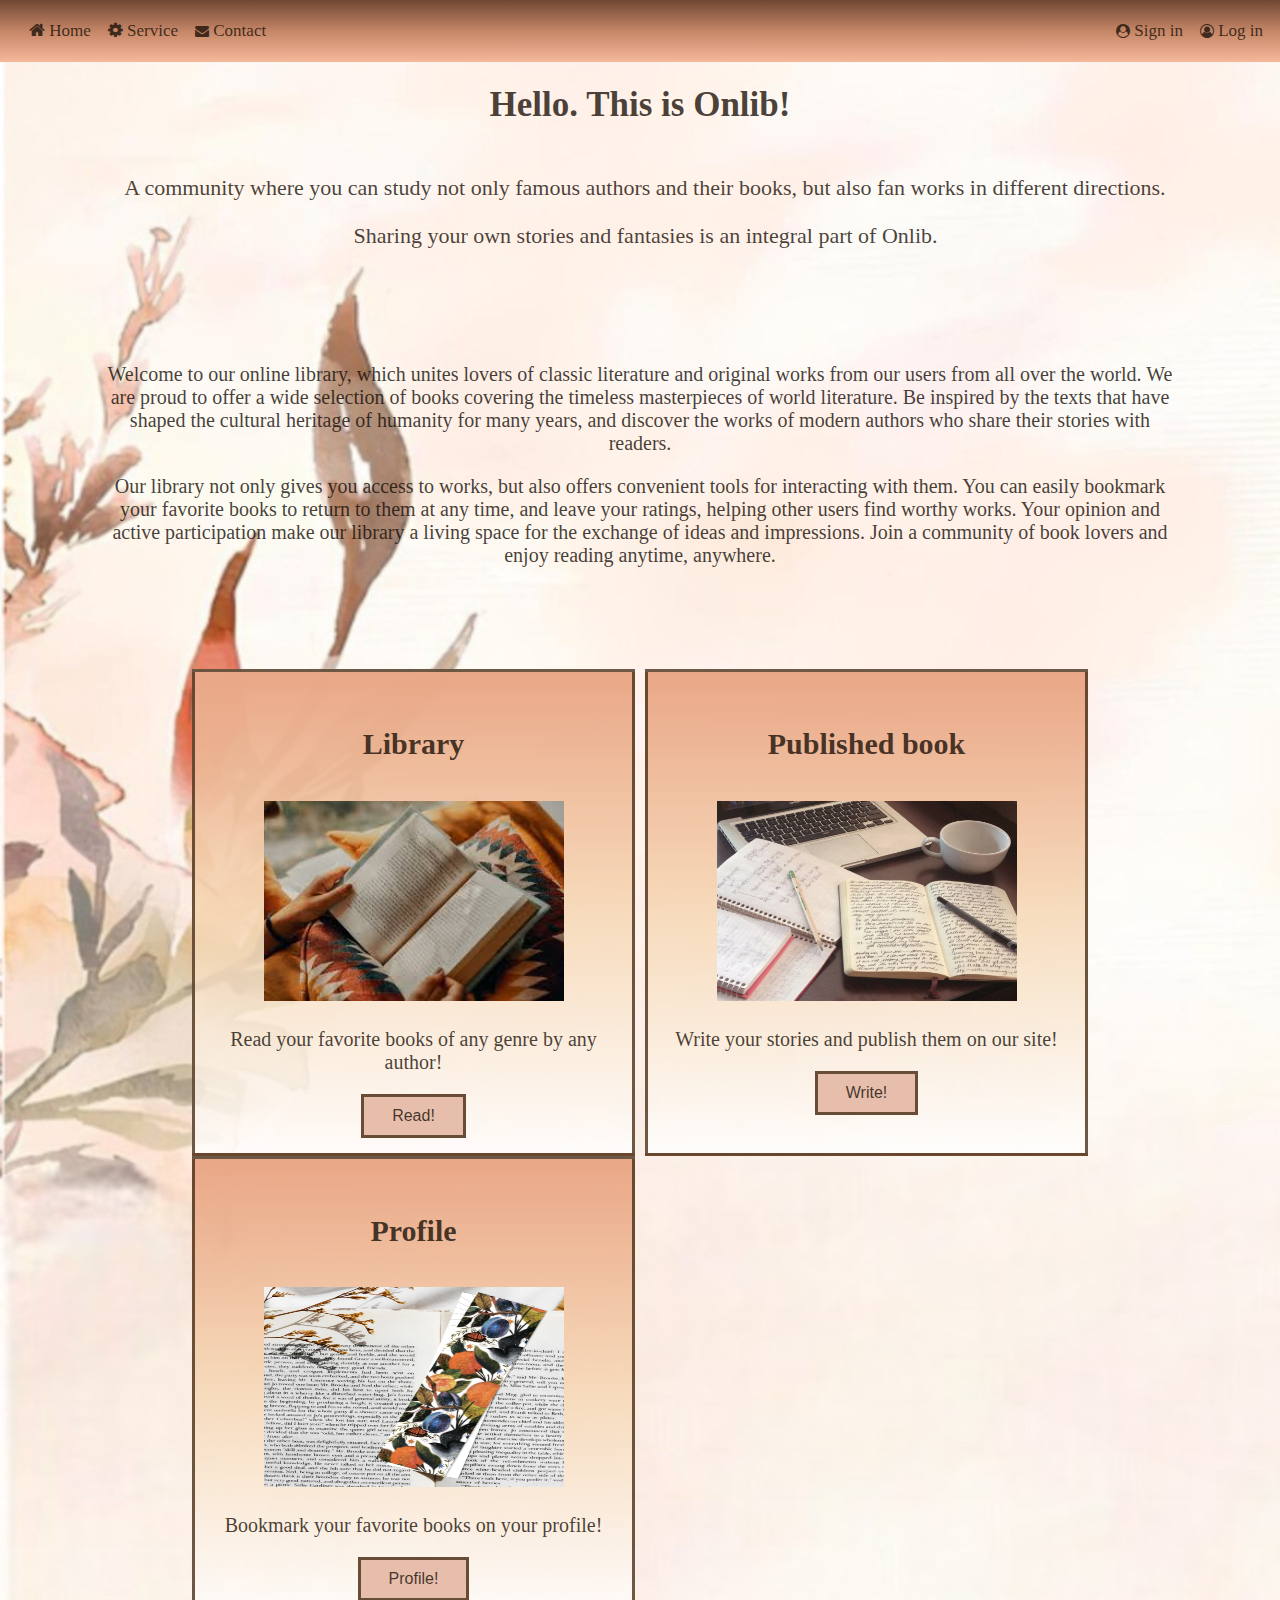
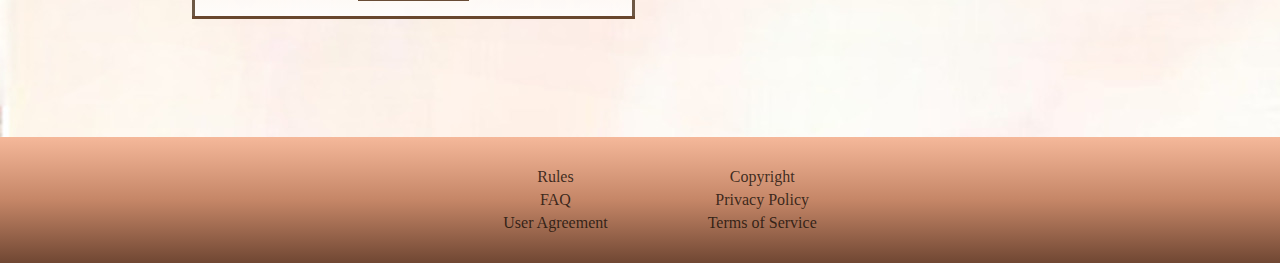
==== html/abou_us.html @ f4383f85 "Add files via upload" ====
<!DOCTYPE html>
<html lang="en">
<head>
    <meta charset="UTF-8"> <!-- Iestatajam lapas kodējumu uz UTF-8 -->
    <meta name="viewport" content="width=device-width, initial-scale=1.0"> <!-- Nodrošinam lapas pielāgošanos mobilajām ierīcēm -->
    
    <link rel="stylesheet" href="../css/Style.css"> <!-- Pievienojam ārējo CSS failu lapas stilizācijai -->
    <link rel="stylesheet" href="https://cdnjs.cloudflare.com/ajax/libs/font-awesome/4.7.0/css/font-awesome.min.css"> <!-- FontAwesome -->
    
    <title>DemoOnlib</title> <!-- Lapas virsraksts pārlūkprogrammā -->

    <style>
        .body{
            background:url(../Image/back.jpg); 
        }
    </style>

</head>

<body>

<!-- Navigācijas josla -->
<div class="navigation-bar" id="navigation">
    <div class="navbar">
        <p>&nbsp&nbsp</p>
        <a class="active" href="../html/index.html"><i style="font-size:17px" class="fa">&#xf015;</i> Home</a> <!-- Saite uz kontaktu lapu -->
        <div class="dropdown"> <!-- Izveidojam nolaižamo sarakstu -->
            <p class="active"><i style="font: size 14px" class="fa">&#xf013;</i> Service</p> <!-- Aktīvā saite, kas parāda nolaižamā saraksta nosaukumu -->
            <div class="dropdown-content"> <!-- Nolaižamā satura konteiners -->
                <a href="../html/abou_us.html">About us</a> <!-- Saite uz bibliotēkas piekļuvi -->
                <a href="#Functionality">Functionality</a> <!-- Saite uz funkcionalitāti -->
                <a href="#Recommendations">Recommendations</a> <!-- Saite uz ieteikumiem -->
            </div>
        </div>
        
        <a class="active" href="#contact"><i style="font-size:14px" class="fa">&#xf0e0;</i> Contact</a> <!-- Saite uz lapu "Par mums" -->
    </div>  
    <div class="account"></div> <!-- Bloks konta pārvaldīšanai -->
        <a class="active2" href="#SigIn"><i style="font-size:14px" class="fa">&#xf2bd;</i> Sign in</a> <!-- Saite uz reģistrācijas lapu -->
        <a class="active2" href="#LogIn"> <i style="font-size:14px" class="fa">&#xf2be;</i> Log in &nbsp &nbsp </a> <!-- Saite uz pierakstīšanās lapu -->
    </div>    
</div>

<!--Galvenais virsraksts un ievada teksts-->

<h1 class="main_h">Hello. This is Onlib!</h1> <!-- Galvenais virsraksts -->
<p class="main_paragraph"><br>&nbsp A community where you can study not only famous authors and their books, but also fan works in different directions. </p> <!-- Ievada paragrāfs -->
<p class="main_paragraph">&nbsp Sharing your own stories and fantasies is an integral part of Onlib. </p> <!-- Ievada paragrāfs -->

<br><br><br><br>

<p class="activeAbout">Welcome to our online library, which unites lovers of classic literature and original works from our users from all over the world. 
   We are proud to offer a wide selection of books covering the timeless masterpieces of world literature. 
   Be inspired by the texts that have shaped the cultural heritage of humanity for many years, and discover the works of modern authors who share their stories with readers.
</p>
<p class="activeAbout">Our library not only gives you access to works, but also offers convenient tools for interacting with them. 
   You can easily bookmark your favorite books to return to them at any time, and leave your ratings, helping other users find worthy works. 
   Your opinion and active participation make our library a living space for the exchange of ideas and impressions. 
   Join a community of book lovers and enjoy reading anytime, anywhere.
</p>
<br><br><br><br>

<!-- Grid izkārtojums ar trim blokiem -->
<div class="grid-container">
    <div class="grid-item">
        <h4 class="headingGrid">Library</h4> <!-- Bloka virsraksts -->
        <img src="../Image/Book.jpg" alt="Reading books" width="300" height="200"> <!-- Attēls ar grāmatu -->
        <p class = "paragraphGrid">Read your favorite books of any genre by any author!</p> <!-- Bloka apraksts -->
        <button class="button">Read!</button> <!-- Poga lasīšanai -->
    </div>
    <div class="grid-item">
        <h4 class="headingGrid">Published book </h4> <!-- Otrā bloka virsraksts -->
        <img src="../Image/WriteBook.jpg" alt="Writing books" width="300" height="200"> <!-- Attēls ar grāmatas rakstīšanu -->
        <p class = "paragraphGrid">Write your stories and publish them on our site!</p> <!-- Apraksts -->
        <button class="button">Write!</button> <!-- Poga rakstīšanai -->
    </div>
    <div class="grid-item">
        <h4 class="headingGrid">Profile</h4> <!-- Trešā bloka virsraksts -->
        <img src="../Image/ReadBook.jpg" alt="Saving books" width="300" height="200"> <!-- Attēls ar grāmatu saglabāšanu -->
        <p class = "paragraphGrid">Bookmark your favorite books on your profile!</p> <!-- Apraksts -->
        <button class="button">Profile!</button> <!-- Poga profila apskatei -->
    </div>  
</div> 

<br><br><br><br><br><br>

<!-- Kājene ar saitēm uz dažādām lapām -->
<footer id="footer">
    <div class="footer-container">
        <div class="footer-section">
            <ul class="footer-links">
                <li><a href="#rules">Rules</a></li> <!-- Saite uz noteikumiem -->
                <li><a href="#FAQ">FAQ</a></li> <!-- Saite uz atbalsta dienestu -->
                <li><a href="#UserAgreement">User Agreement</a></li> <!-- Saite uz lietotāja līgumu -->
            </ul>
        </div>
        <div class="footer-section">
            <ul class="footer-links">
                <li><a href="#Copyright">Copyright</a></li> <!-- Saite uz autortiesībām -->
                <li><a href="#PrivacyPolicy">Privacy Policy</a></li> <!-- Saite uz privātumu -->
                <li><a href="#TermsOfService">Terms of Service</a></li> <!-- Saite uz pakalpojumu noteikumiem -->
            </ul>
        </div>
    </div>
</footer>

</body>
</html>
---- css/Style.css ----
body{
  background:url(../Image/background.jpg); /* Iestatām fona attēlu */
  margin:0; /* Noņemam noklusēto malu */

}

/* Dzeš attelus kād ekrana izmers <= 500 */
@media (max-width: 500px) {
  .fa {
   display: none !important; /* Inore citus noteikumus */
  }
}
/* Navigācijas josla */
.navigation-bar{
  display: flex; /* Flexbox izkārtojums navigācijai */
  justify-content: space-between; /* Atstarpes starp navigācijas elementiem */
  align-items: center; /* Elementu vertikāla izlīdzināšana */
  background-image: linear-gradient(#704733,#c58667,#f5b89a); /* Fona krāsa ar gradientu */
}

.navigation-bar > div {
  margin: 2px; /* Malas ap katru navigācijas elementu */
  padding: 2px; /* Atstarpe iekšpusē */
}

.navbar{
  display: flex; /* Flexbox izkārtojums */
  align-items: center; /* Elementu vertikāla izlīdzināšana */
  flex-grow: 1; /* Izplešas, lai aizpildītu vietu */
  transition: transform 0.3s ease; /* Pārejas efekts uz transformācijām */
}

.account{
  display: flex; /* Flexbox izkārtojums konta sadaļai */
  margin-left: auto; /* Novietojam konta bloku pa labi */
}

.dropdown-content {
  display: none; /* Paslēpt nolaižamo saturu pēc noklusējuma */
  position: absolute; /* Absolūta pozīcija, lai nolaižamais saturs tiktu parādīts virs citiem elementiem */
  background-color: #c58667; /* Fona krāsa nolaižamajam saturam */
  min-width: 120px; /* Minimālais platums nolaižamajam saturam */
}

.dropdown-content a {
  color: rgba(26, 16, 8, 0.8); /* Saite teksta krāsa */
  padding: 10px 10px; /* Iekšējās atstarpes ap saiti */
  text-decoration: none; /* Noņemam noklusēto apakšsvītrojumu */
  display: block; /* Iestatām saites kā bloku, lai aizpildītu visu platumu */
}
.dropdown-content a:hover {
  background-color: #f5b89a; /* Fona krāsa, kad pele ir virs saites */
}

.dropdown:hover .dropdown-content {
  display: block; /* Parādām nolaižamo saturu, kad pele ir virs nolaižamā saraksta */
}

.active{
  color: rgba(26, 16, 8, 0.8); /*Teksta krāsa */
  text-align: center; /* Centrējam tekstu */
  text-decoration: none; /* Noņemam noklusēto teksta apakšsvītrojumu */
  margin-left: 17px; /* Atstarpes starp saitēm */
  font-size: 17px; /* Fonta izmērs navigācijas tekstam */
}

.active2{
  color: rgba(26, 16, 8, 0.8); /*Teksta krāsa */
  text-align: center; /* Centrējam tekstu */
  text-decoration: none; /* Noņemam noklusēto teksta apakšsvītrojumu */
  margin-left: 17px; /* Atstarpes starp saitēm */
  display: inline-block; /* Rindas bloks, lai pareizi rādītu atstarpi */
  justify-content: left; /* Teksta novietošana pa kreisi */
  font-size: 17px; /* Fonta izmērs navigācijas tekstam */
}

.active:hover {
  color: rgba(241, 189, 141, 0.8); /* Teksta krāsa, kad pele tiek pārvilkta */
  transform: scale(1.2); /* Saites mērogošana uz augšu, kad pele ir virs tām */
}

.active2:hover {
  color: rgba(241, 189, 141, 0.8); /* Teksta krāsa, kad pele tiek pārvilkta */
  transform: scale(1.2); /* Saites mērogošana uz augšu, kad pele ir virs tām */
}


/* Galvenais virsraksts un paragrāfi */
.main_h{
  text-align: center; /* Centrējam galveno virsrakstu */
  font-size: 35px; /* Fonta izmērs galvenajam virsrakstam */
  color: rgba(26, 16, 8, 0.8); /* Teksta krāsa */
}

.main_paragraph{
  text-align: center; /* Centrējam tekstu */
  font-size: 22px; /* Iestatām fonta izmēru paragrāfam */
  color: rgba(26, 16, 8, 0.8); /* Teksta krāsa */
  animation: gradientText 4s ease-in-out infinite; /* Gradienta teksta animācija */
}

@keyframes gradientText {
  0% {
    color: rgba(26, 16, 8, 0.8); /* Sākotnējā krāsa */
  }
  25% {
    color: #704733; /* Pirmā pāreja krāsā */
  }
  50% {
    color: #c58667; /* Otrā pāreja krāsā */
  }
  75% {
    color: #704733; /* Trešā pāreja krāsā */
  }
  100% {
    color: rgba(88, 35, 0, 0.8); /* Beigu krāsa */
  }
}

/* Papildu informācija */
.container {
  display: flex; /* Izmantojam flexbox konteineram */
  flex-direction: column; /* Novietojam elementus kolonnā */
  margin: 20px; /* Atstarpe visam konteineram */
}

.info-container {
  text-align: center; /* Centrējam tekstu */
  color: rgba(26, 16, 8, 0.8); /* Teksta krāsa */
  font-size: 20px; /* Fonta izmērs */
}

.list-row {
  display: flex; /* Izmantojam flexbox, lai izvietotu sarakstus vienā rindā */
  justify-content: center; /* Centrējam sarakstus */
  margin-top: 10px; /* Atstarpe virs saraksta */
}

.list-container {
  list-style-type: none; /* Uzdodam, lai nav saraksta marķējuma */
  padding: 0; /* Uzdodam, lai nebūtu iekšējā atstarpes */
  margin: 0 10px; /* Atstarpe starp sarakstiem */
}

.list-container li {
  margin: 5px 0; /* Atstarpe starp saraksta elementiem */
  font-size: 18px; /* Fonta izmērs saraksta elementiem */
  animation: gradientText 4s ease-in-out infinite; /* Gradienta teksta animācija */
}

/* Aside */
aside {
  width: 30%; /* Fiksēta platuma uzstādīšana aside */
  background-color: #c58667; /* Fona krāsa aside */
  color: rgba(26, 16, 8, 0.8); /* Teksta krāsa */
  text-align: center; /* Teksta centrēšana */
  border-radius: 8px; /* Stūra noapaļošana */
  font-size: 18px; /* Fonta izmērs */
  padding: 15px; /* Iekšējā atstarpe aside */
  margin-bottom: 20px; /* Apakšējā atstarpe, lai atdalītu */
  box-sizing: border-box; /* Ieskaitām atstarpes un robežas kopējā platumā */
}
.aside1{
  float: right; /* Novieto aside1 pa labi */
}
.aside2{
  float: left; /* Novieto aside2 pa kreisi */
}

@media (max-width: 768px) {
  aside {
    width: 100%; /* Mazajiem ekrāniem aside aizņem visu platumu */
    float: none; /* Noņemam peldēšanu (float) */
    margin: 10px 0; /* Atstarpe augšā un apakšā */
    box-sizing: border-box; /* Pārliecināmies, ka atstarpes un robežas tiek iekļautas platumā */
  }
}

/* Kartes */
.hGrid{
  color:rgba(26, 16, 8, 0.8); /* Teksta krāsa */
  text-align: center; /* Teksta centrēšana */
}

.grid-container {
    display: grid; /* Izmantojam grid izkārtojumu elementiem */
    column-gap: 10px; /* Kolonnu atstarpes */
    grid-template-columns: repeat(auto-fill, minmax(340px, 1fr)); /* Automātiski aizpilda kolonnu */
    margin: 0 auto; /* Centrējam gridu horizontāli */
    width: 70%; /* Iestatām platumu uz 70% */
    padding: 10px; /* Iekšējā atstarpe */
    max-width: 1200px; /* Maksimālais platums */
    justify-content: center; /* Centrējam saturu gridā */
}

.grid-item {
    /* background-color: rgba(255, 255, 255, 0.8); Fona krāsa */
    background-image: linear-gradient(#e9a787,rgba(245, 213, 176, 0.8),rgba(255, 255, 255, 0.8)); /* Fona krāsa ar gradientu */
    border: 3px solid rgba(73, 48, 24, 0.8); /* Robežas krāsa un biezums */
    padding: 15px; /* Iekšējā atstarpe */
    font-size: 30px; /* Fonta izmērs */
    text-align: center; /* Teksta centrēšana */
    transition: transform 0.2s; /* Animācija, kad tiek pārvietots elements */
    color: rgba(26, 16, 8, 0.8); /* Teksta krāsa */
}

.headingGrid{
    font-size: 30px; /* Fonta izmērs */
}
  
.paragraphGrid{
    font-size: 20px; /* Fonta izmērs */
}

.button {
  background-color: #e6beab; /* Pogas fona krāsa */
  border: solid rgba(73, 48, 24, 0.8); /* Pogas apmale */
  color: rgba(26, 16, 8, 0.8); /* Teksta krāsa */
  padding: 10px 28px; /* Iekšējās atstarpes ap pogu */
  text-align: center; /* Teksta centrēšana */
  text-decoration: none; /* Bez teksta dekorācijas */
  font-size: 16px; /* Fonta izmērs */
  transition: all 0.3s ease; /* Pārejas efekts visiem stiliem */
}

.grid-item:hover {
  background-image: none; /* Gradientu noņemšana */
  background-color: rgba(245, 213, 176, 0.8); /* Fona krāsa, kad pele tiek pārvilkta pār elementu */
  transform: scale(1.13); /* Palielinām elementu, kad pele tiek pārvilkta */
}

.button:hover {
    font-size: 20px; /* Mainām fonta izmēru, kad pele tiek pārvilkta */
    color: rgba(20, 13, 7, 0.8); /* Teksta krāsa, kad pele tiek pārvilkta */
    background-color: #c58667; /* Fona krāsa, kad pele tiek pārvilkta */
    border: rgba(73, 48, 24, 0.8); /* Robeža, kad pele tiek pārvilkta */
    animation: pulse 1s infinite; /* Pārnesto efektu animācija, kad peles rādītājs atrodas uz pogas */
}

@keyframes pulse { /* Animācija */
    0% {
        transform: scale(1); /* Sākuma stāvoklis (normāls izmērs) */
        box-shadow: 0 0 5px rgba(155, 100, 51, 0.8); /* Sākotnējā ēna ap objektu */
    }
    50% {
        transform: scale(1.1); /* Mērogošana par 10% vidū animācijā */
        box-shadow: 0 0 15px rgba(155, 100, 51, 0.8); /* Lielāka ēna vidū animācijā */
    }
    100% {
        transform: scale(1); /* Beigu stāvoklis (normāls izmērs) */
        box-shadow: 0 0 5px rgba(155, 100, 51, 0.8); /* Beigu ēna ap objektu */
    }
}

/* Footer */
footer {
    text-align: center; /* Teksta centrēšana */
    background-image: linear-gradient(#f5b89a,#c58667,#704733); /* Fona attēla gradienta iestatījums */
    justify-content: space-around; /* Telpas starp sadaļām */
    padding: 15px; /* Atstarpe ap konteineru */
    max-width: 100%;
}

.footer-container {
    display: flex; /* Flexbox izkārtojums */
    justify-content: center; /* Centrējam kolonnas */
}

.footer-section {
    margin: 0 30px; /* Atstarpe starp sadaļām */
}

.footer-links {
    list-style: none; /* Noņemam saraksta marķierus */
}

.footer-links li {
    margin: 5px 0; /* Atstarpe starp saraksta elementiem */
}

.footer-links a {
    color: rgba(20, 13, 7, 0.8); /* Saites teksta krāsa */
    text-decoration: none; /* Noņemam apakšsvītrojumu */
    transition: transform 0.3s ease; /* Gluda pāreja transformācijai */
    display: inline-block; /* Nodrošinām, ka mērogošana darbojas pareizi */
}

.footer-links a:hover {
    color: rgba(241, 189, 141, 0.8); /* Teksta krāsa saitēm, kad pele tiek pārvilkta */
    transform: scale(1.2); /* Saites mērogošana uz augšu, kad pele ir virs tām */
}

/* AboutUs */

.activeAbout{
  color:rgba(20, 13, 7, 0.8);
  font-size: 20px;
  text-align: center;
  margin-left:100px ;
  margin-right:100px ;
}
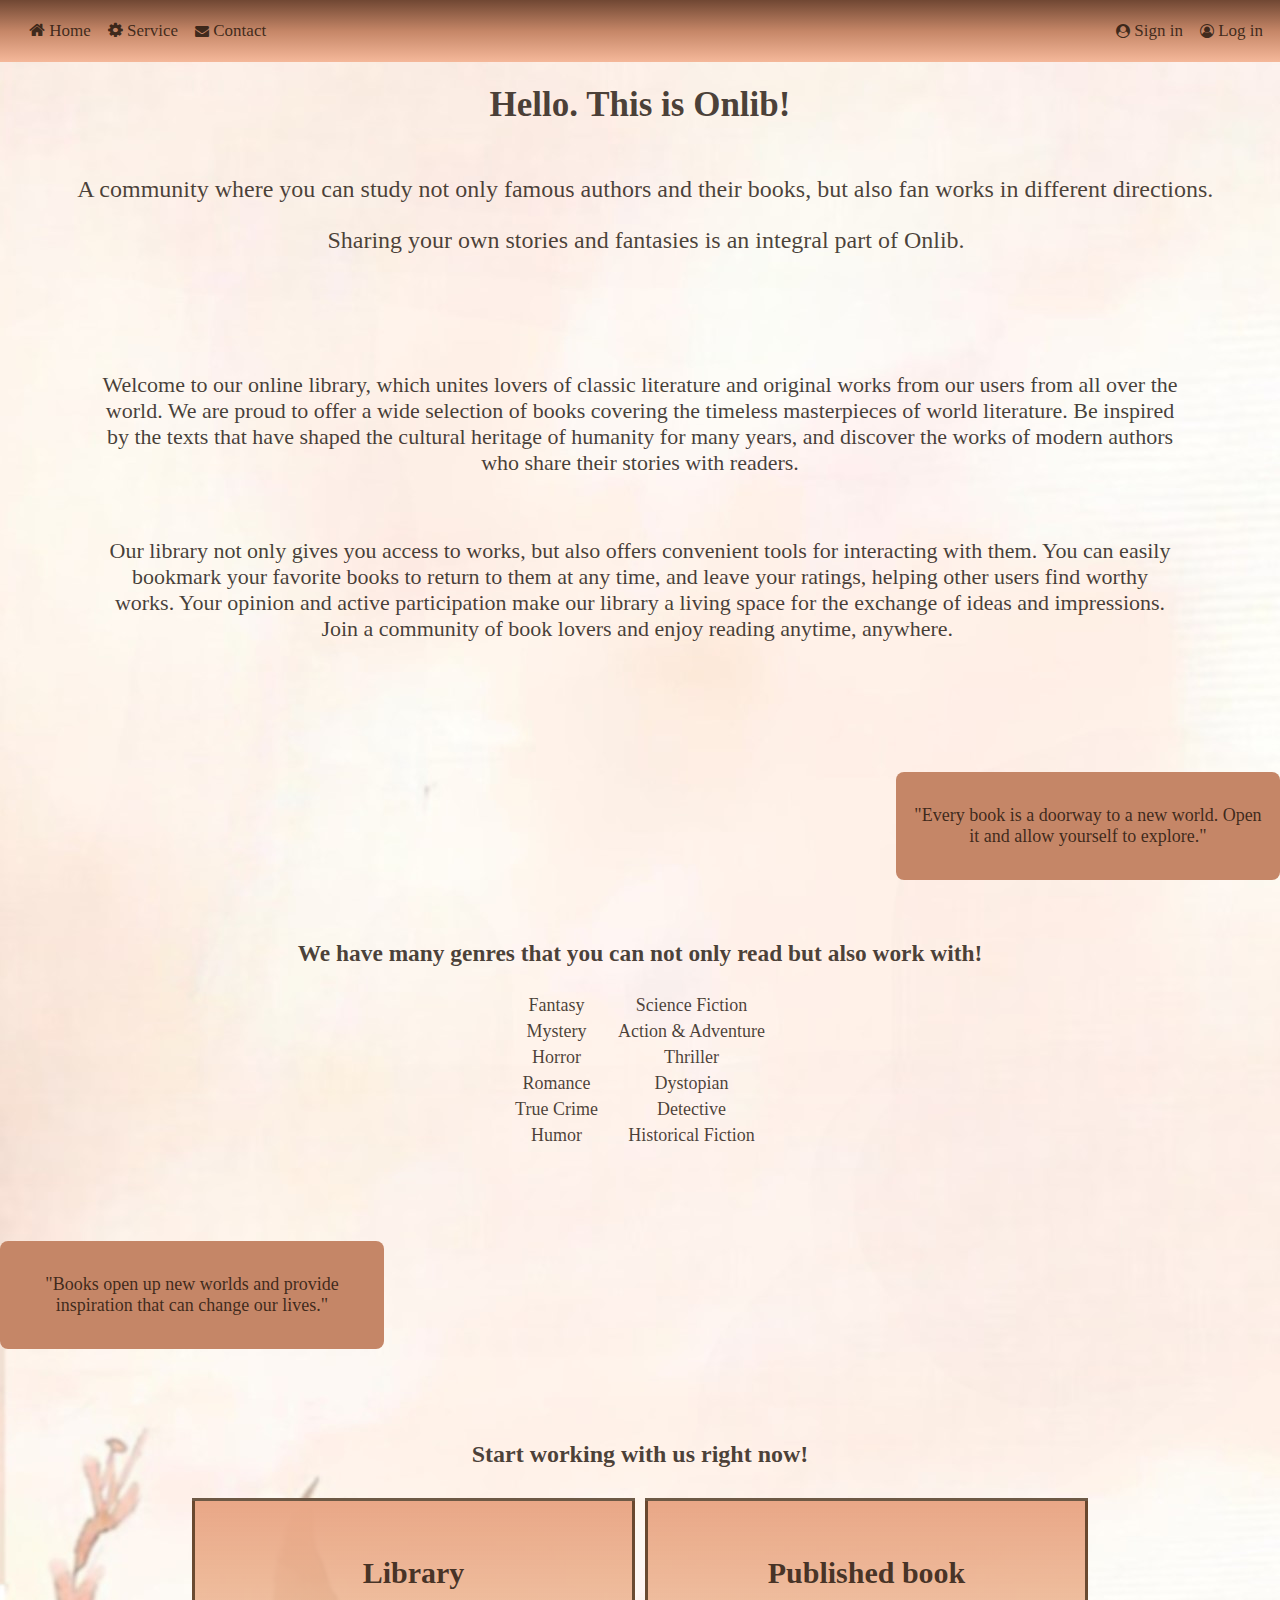
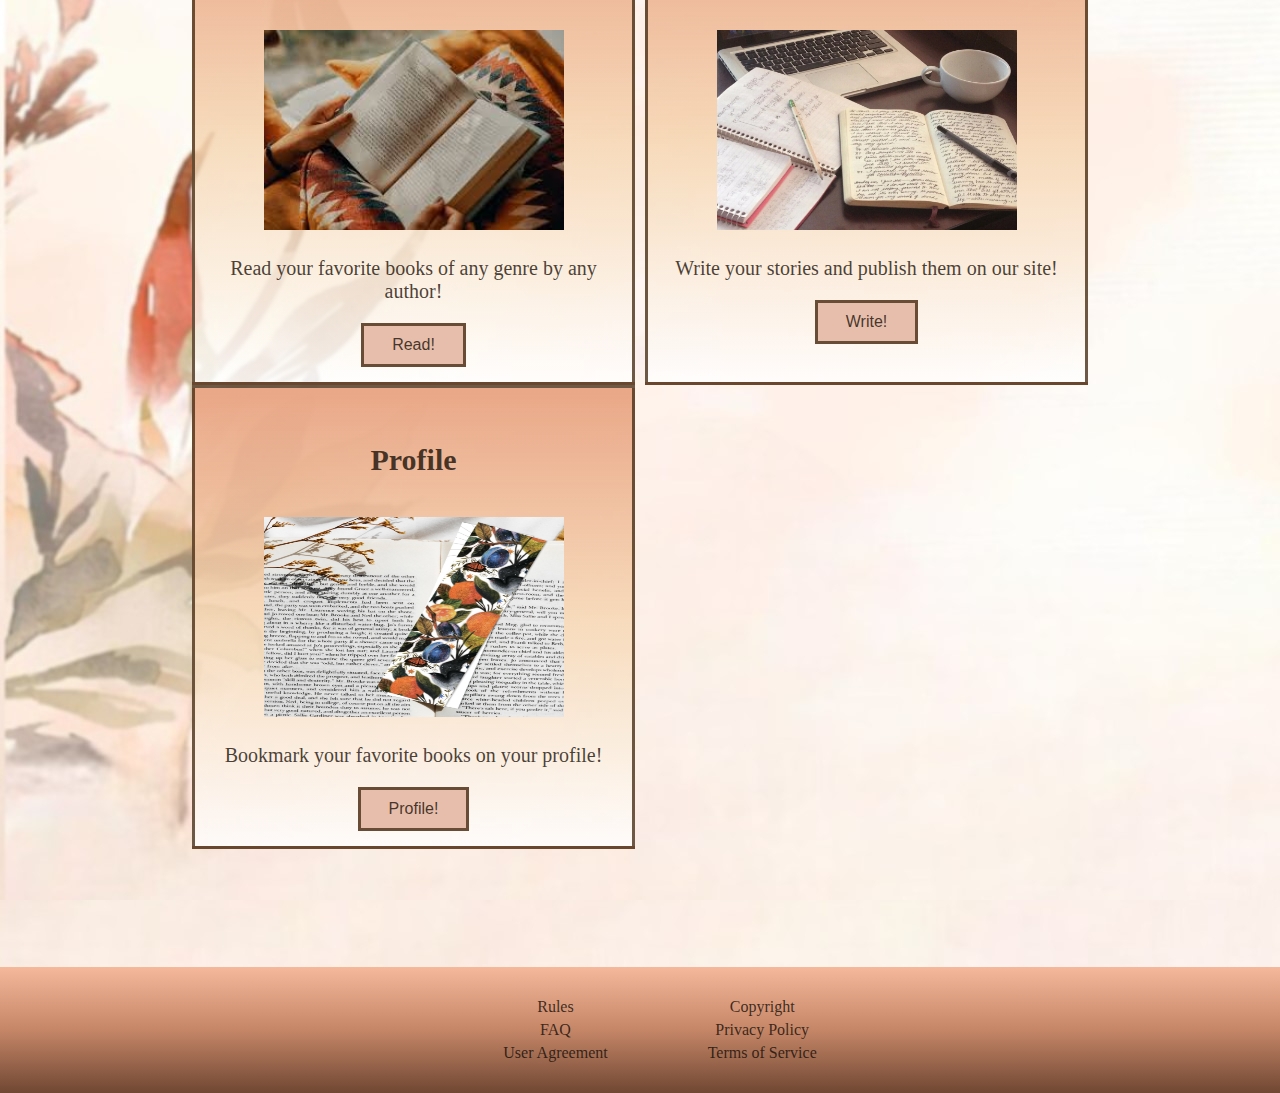
==== commit be4cdb6a: "Add files via upload" ====
--- a/html/abou_us.html
+++ b/html/abou_us.html
@@ -9,15 +9,9 @@
     
     <title>DemoOnlib</title> <!-- Lapas virsraksts pārlūkprogrammā -->
 
-    <style>
-        .body{
-            background:url(../Image/back.jpg); 
-        }
-    </style>
-
 </head>
 
-<body>
+<body class="Other">
 
 <!-- Navigācijas josla -->
 <div class="navigation-bar" id="navigation">
@@ -28,8 +22,7 @@
             <p class="active"><i style="font: size 14px" class="fa">&#xf013;</i> Service</p> <!-- Aktīvā saite, kas parāda nolaižamā saraksta nosaukumu -->
             <div class="dropdown-content"> <!-- Nolaižamā satura konteiners -->
                 <a href="../html/abou_us.html">About us</a> <!-- Saite uz bibliotēkas piekļuvi -->
-                <a href="#Functionality">Functionality</a> <!-- Saite uz funkcionalitāti -->
-                <a href="#Recommendations">Recommendations</a> <!-- Saite uz ieteikumiem -->
+                <a href="../html/Functionality.html">Functionality</a> <!-- Saite uz funkcionalitāti -->
             </div>
         </div>
         
@@ -49,17 +42,52 @@
 
 <br><br><br><br>
 
-<p class="activeAbout">Welcome to our online library, which unites lovers of classic literature and original works from our users from all over the world. 
-   We are proud to offer a wide selection of books covering the timeless masterpieces of world literature. 
+<p class="activeOther">Welcome to our online library, which unites lovers of classic literature and original works from our users from all over the world.
+   We are proud to offer a wide selection of books covering the timeless masterpieces of world literature.
    Be inspired by the texts that have shaped the cultural heritage of humanity for many years, and discover the works of modern authors who share their stories with readers.
 </p>
-<p class="activeAbout">Our library not only gives you access to works, but also offers convenient tools for interacting with them. 
-   You can easily bookmark your favorite books to return to them at any time, and leave your ratings, helping other users find worthy works. 
-   Your opinion and active participation make our library a living space for the exchange of ideas and impressions. 
-   Join a community of book lovers and enjoy reading anytime, anywhere.
+<br>
+<p class="activeOther">Our library not only gives you access to works, but also offers convenient tools for interacting with them.
+   You can easily bookmark your favorite books to return to them at any time, and leave your ratings, helping other users find worthy works.
+   Your opinion and active participation make our library a living space for the exchange of ideas and impressions.
+   Join a community of book lovers and enjoy reading anytime, anywhere.&nbsp
 </p>
-<br><br><br><br>
+<br><br><br><br><br><br>
+<aside class="aside1">
+    <p>"Every book is a doorway to a new world. Open it and allow yourself to explore."</p> <!-- Citāts par grāmatām -->
+</aside>
 
+<br><br><br><br><br><br><br><br>
+
+<div class="info-container">
+    <h3 class="info">We have many genres that you can not only read but also work with!</h3> <!-- Informācija par žanriem -->
+    <div class="list-row">
+        <ul class="list-container">
+            <li>Fantasy</li>
+            <li>Mystery</li>
+            <li>Horror</li>
+            <li>Romance</li>
+            <li>True Crime</li>
+            <li>Humor</li>
+        </ul>
+        <ul class="list-container">
+            <li>Science Fiction</li>
+            <li>Action & Adventure</li>
+            <li>Thriller</li>
+            <li>Dystopian</li>
+            <li>Detective</li>
+            <li>Historical Fiction</li>
+        </ul>
+    </div>
+</div>
+<br><br><br><br><br>
+<aside class="aside2">
+    <p>"Books open up new worlds and provide inspiration that can change our lives."</p> <!-- Citāts par iedvesmu, ko sniedz grāmatas -->
+</aside>
+
+
+<br><br><br><br><br><br><br><br><br><br>
+<h2 class="hGrid">Start working with us right now!</h2>
 <!-- Grid izkārtojums ar trim blokiem -->
 <div class="grid-container">
     <div class="grid-item">
--- a/css/Style.css
+++ b/css/Style.css
@@ -2,6 +2,10 @@
   background:url(../Image/background.jpg); /* Iestatām fona attēlu */
   margin:0; /* Noņemam noklusēto malu */
 
+}
+.Other{
+  background:url(../Image/back.jpg); /* Iestatām fona attēlu */
+  margin:0; /* Noņemam noklusēto malu */
 }
 
 /* Dzeš attelus kād ekrana izmers <= 500 */
@@ -62,6 +66,10 @@
   text-decoration: none; /* Noņemam noklusēto teksta apakšsvītrojumu */
   margin-left: 17px; /* Atstarpes starp saitēm */
   font-size: 17px; /* Fonta izmērs navigācijas tekstam */
+  cursor: pointer;
+}
+.activeother{
+  .context-menu {cursor: context-menu;}
 }
 
 .active2{
@@ -94,7 +102,7 @@
 
 .main_paragraph{
   text-align: center; /* Centrējam tekstu */
-  font-size: 22px; /* Iestatām fonta izmēru paragrāfam */
+  font-size: 24px; /* Iestatām fonta izmēru paragrāfam */
   color: rgba(26, 16, 8, 0.8); /* Teksta krāsa */
   animation: gradientText 4s ease-in-out infinite; /* Gradienta teksta animācija */
 }
@@ -291,11 +299,28 @@
 }
 
 /* AboutUs */
-
-.activeAbout{
-  color:rgba(20, 13, 7, 0.8);
-  font-size: 20px;
-  text-align: center;
-  margin-left:100px ;
-  margin-right:100px ;
+.activeOther {
+  color: rgba(20, 13, 7, 0.8); /* Iestata teksta krāsu ar caurspīdīgumu */
+  font-size: 22px; /* Iestata teksta izmēru */
+  text-align: center; /* Centrē tekstu */
+  margin-left: 100px; /* Piešķir kreiso malu */
+  margin-right: 100px; /* Piešķir labo malu */
+  position: relative; /* Relatīvais pozicionējums elementam */
+}
+
+@media (max-width: 550px) {
+  .activeOther {
+    margin-left: auto; /* Pārslēdz kreiso malu uz automātisku, lai centrētu mazākos ekrānos */
+    margin-right: auto; /* Pārslēdz labo malu uz automātisku, lai centrētu mazākos ekrānos */
+  }
+}
+
+/* Functionality */
+.linksFunct {
+  text-decoration: none; /* Noņem teksta dekorāciju (piemēram, pasvītrojumu) */
+  color: #c58667; /* Iestata saites krāsu */
+}
+
+.linksFunct:hover {
+  color: rgba(20, 13, 7, 0.8); /* Maina saites krāsu pie peles uzveduma */
 }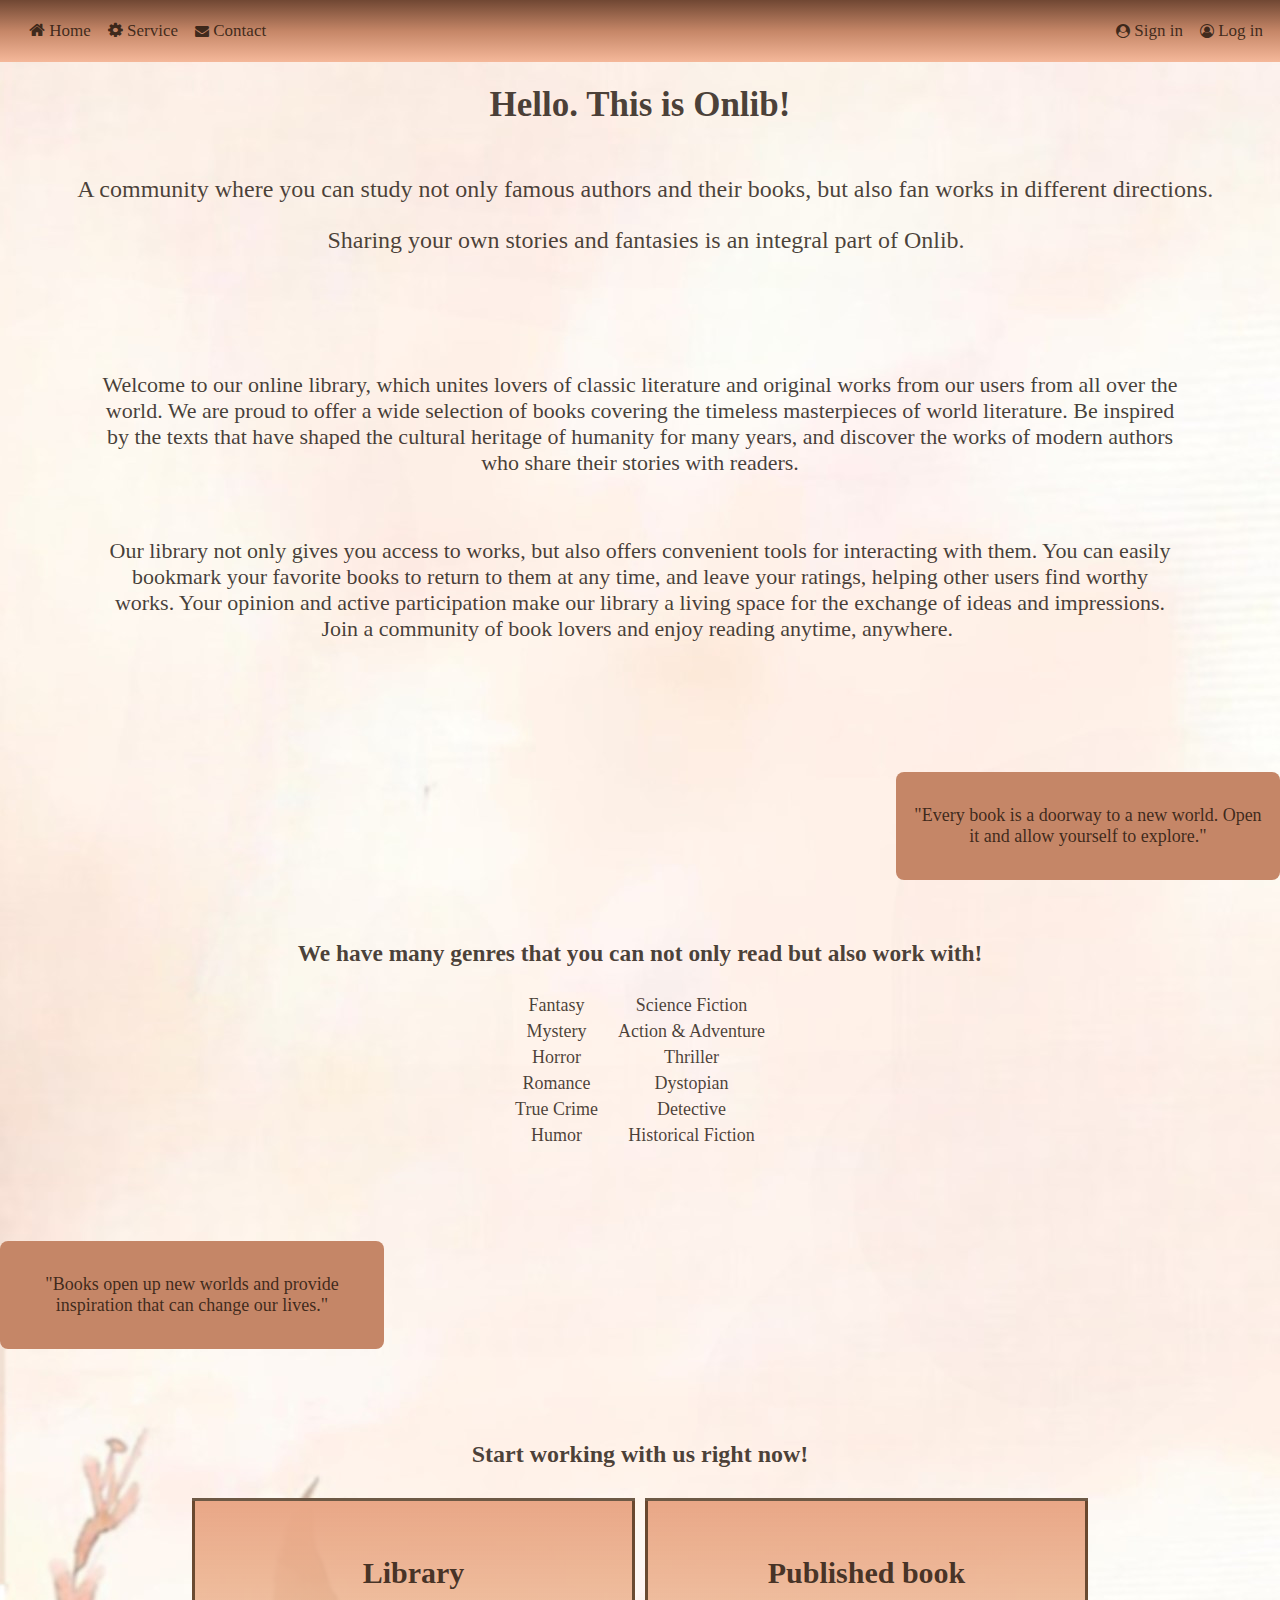
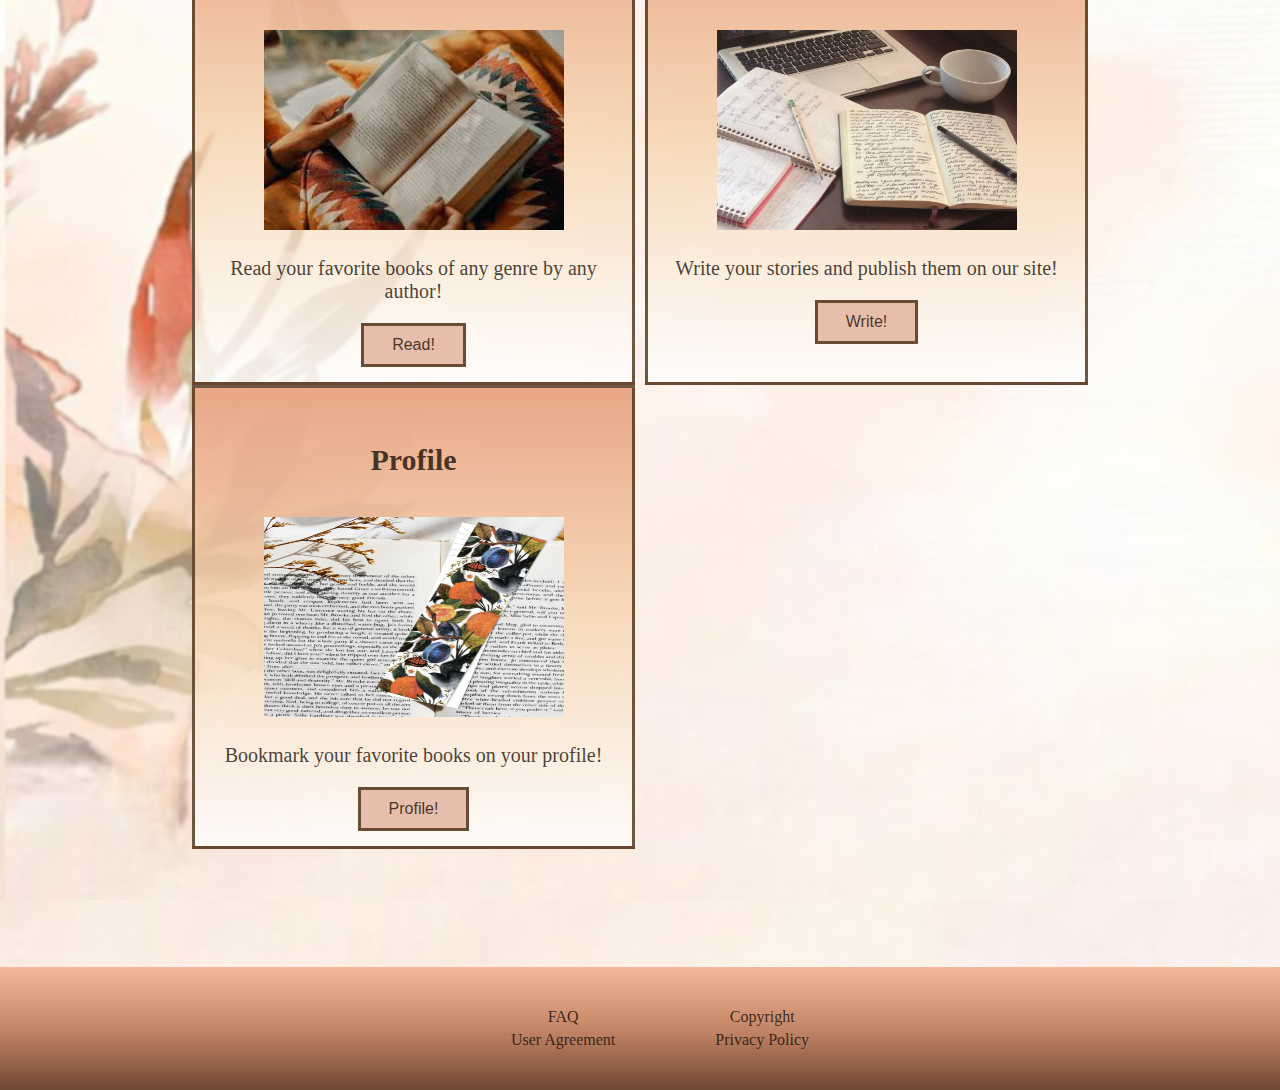
==== commit 63172dc8: "Add files via upload" ====
--- a/html/abou_us.html
+++ b/html/abou_us.html
@@ -23,10 +23,11 @@
             <div class="dropdown-content"> <!-- Nolaižamā satura konteiners -->
                 <a href="../html/abou_us.html">About us</a> <!-- Saite uz bibliotēkas piekļuvi -->
                 <a href="../html/Functionality.html">Functionality</a> <!-- Saite uz funkcionalitāti -->
+                <a href="../html/Rules.html">Rules</a> <!-- Saite uz saites noteikumi -->
             </div>
         </div>
         
-        <a class="active" href="#contact"><i style="font-size:14px" class="fa">&#xf0e0;</i> Contact</a> <!-- Saite uz lapu "Par mums" -->
+        <a class="active" href="../html/Contact.html"><i style="font-size:14px" class="fa">&#xf0e0;</i> Contact</a> <!-- Saite uz lapu "Par mums" -->
     </div>  
     <div class="account"></div> <!-- Bloks konta pārvaldīšanai -->
         <a class="active2" href="#SigIn"><i style="font-size:14px" class="fa">&#xf2bd;</i> Sign in</a> <!-- Saite uz reģistrācijas lapu -->
@@ -87,7 +88,7 @@
 
 
 <br><br><br><br><br><br><br><br><br><br>
-<h2 class="hGrid">Start working with us right now!</h2>
+<h2 class="header">Start working with us right now!</h2>
 <!-- Grid izkārtojums ar trim blokiem -->
 <div class="grid-container">
     <div class="grid-item">
@@ -117,7 +118,6 @@
     <div class="footer-container">
         <div class="footer-section">
             <ul class="footer-links">
-                <li><a href="#rules">Rules</a></li> <!-- Saite uz noteikumiem -->
                 <li><a href="#FAQ">FAQ</a></li> <!-- Saite uz atbalsta dienestu -->
                 <li><a href="#UserAgreement">User Agreement</a></li> <!-- Saite uz lietotāja līgumu -->
             </ul>
@@ -126,7 +126,6 @@
             <ul class="footer-links">
                 <li><a href="#Copyright">Copyright</a></li> <!-- Saite uz autortiesībām -->
                 <li><a href="#PrivacyPolicy">Privacy Policy</a></li> <!-- Saite uz privātumu -->
-                <li><a href="#TermsOfService">Terms of Service</a></li> <!-- Saite uz pakalpojumu noteikumiem -->
             </ul>
         </div>
     </div>
--- a/css/Style.css
+++ b/css/Style.css
@@ -1,10 +1,17 @@
+/* Body elements */
 body{
   background:url(../Image/background.jpg); /* Iestatām fona attēlu */
   margin:0; /* Noņemam noklusēto malu */
 
 }
+
 .Other{
   background:url(../Image/back.jpg); /* Iestatām fona attēlu */
+  margin:0; /* Noņemam noklusēto malu */
+}
+
+.Contact{
+  background:url(../Image/ground.png); /* Iestatām fona attēlu */
   margin:0; /* Noņemam noklusēto malu */
 }
 
@@ -14,6 +21,7 @@
    display: none !important; /* Inore citus noteikumus */
   }
 }
+
 /* Navigācijas josla */
 .navigation-bar{
   display: flex; /* Flexbox izkārtojums navigācijai */
@@ -68,6 +76,7 @@
   font-size: 17px; /* Fonta izmērs navigācijas tekstam */
   cursor: pointer;
 }
+
 .activeother{
   .context-menu {cursor: context-menu;}
 }
@@ -92,7 +101,6 @@
   transform: scale(1.2); /* Saites mērogošana uz augšu, kad pele ir virs tām */
 }
 
-
 /* Galvenais virsraksts un paragrāfi */
 .main_h{
   text-align: center; /* Centrējam galveno virsrakstu */
@@ -185,7 +193,7 @@
 }
 
 /* Kartes */
-.hGrid{
+.header{
   color:rgba(26, 16, 8, 0.8); /* Teksta krāsa */
   text-align: center; /* Teksta centrēšana */
 }
@@ -265,8 +273,8 @@
     text-align: center; /* Teksta centrēšana */
     background-image: linear-gradient(#f5b89a,#c58667,#704733); /* Fona attēla gradienta iestatījums */
     justify-content: space-around; /* Telpas starp sadaļām */
-    padding: 15px; /* Atstarpe ap konteineru */
-    max-width: 100%;
+    padding: 25px; /* Atstarpe ap konteineru */
+    max-width: 100%; /* Veido maksimalo garums */
 }
 
 .footer-container {
@@ -323,4 +331,32 @@
 
 .linksFunct:hover {
   color: rgba(20, 13, 7, 0.8); /* Maina saites krāsu pie peles uzveduma */
+}
+
+/* Contact */
+.activeOtherAnimatic{
+  color: rgba(20, 13, 7, 0.8); /* Iestata teksta krāsu ar caurspīdīgumu */
+  font-size: 22px; /* Iestata teksta izmēru */
+  text-align: center; /* Centrē tekstu */
+  position: relative; /* Relatīvais pozicionējums elementam */
+  animation: gradientText 4s ease-in-out infinite; /* Gradienta teksta animācija */
+}
+
+/* Rules */
+.list-rules {
+  display: flex; /* Izmantojam flexbox, lai izvietotu sarakstus vienā rindā */
+  justify-content: center; /* Centrējam sarakstus */
+  margin-top: 10px; /* Atstarpe virs saraksta */
+}
+
+.rules {
+  list-style-type: none; /* Uzdodam, lai nav saraksta marķējuma */
+  padding: 0; /* Uzdodam, lai nebūtu iekšējā atstarpes */
+  margin: 0 10px; /* Atstarpe starp sarakstiem */
+}
+
+.rules li {
+  color: rgba(20, 13, 7, 0.8);
+  margin: 60px 0; /* Atstarpe starp saraksta elementiem */
+  font-size: 21px; /* Fonta izmērs saraksta elementiem */
 }